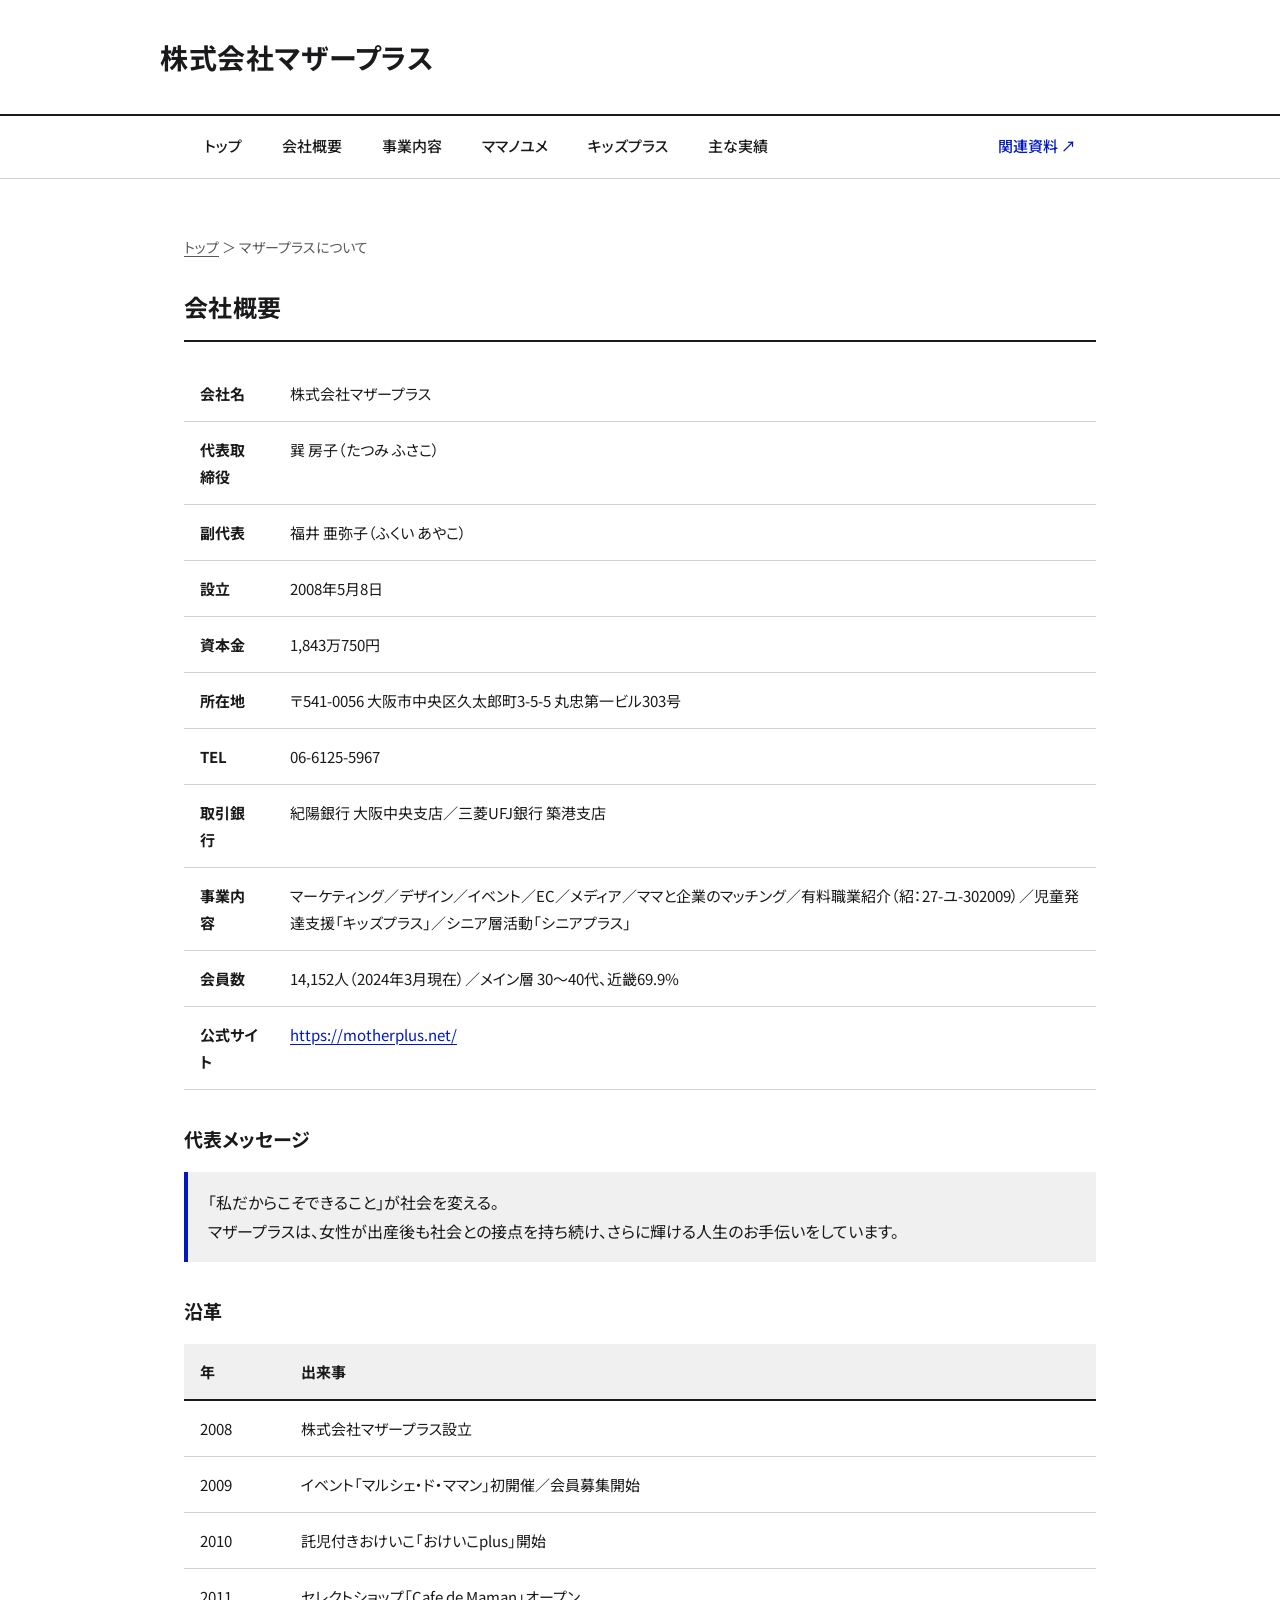
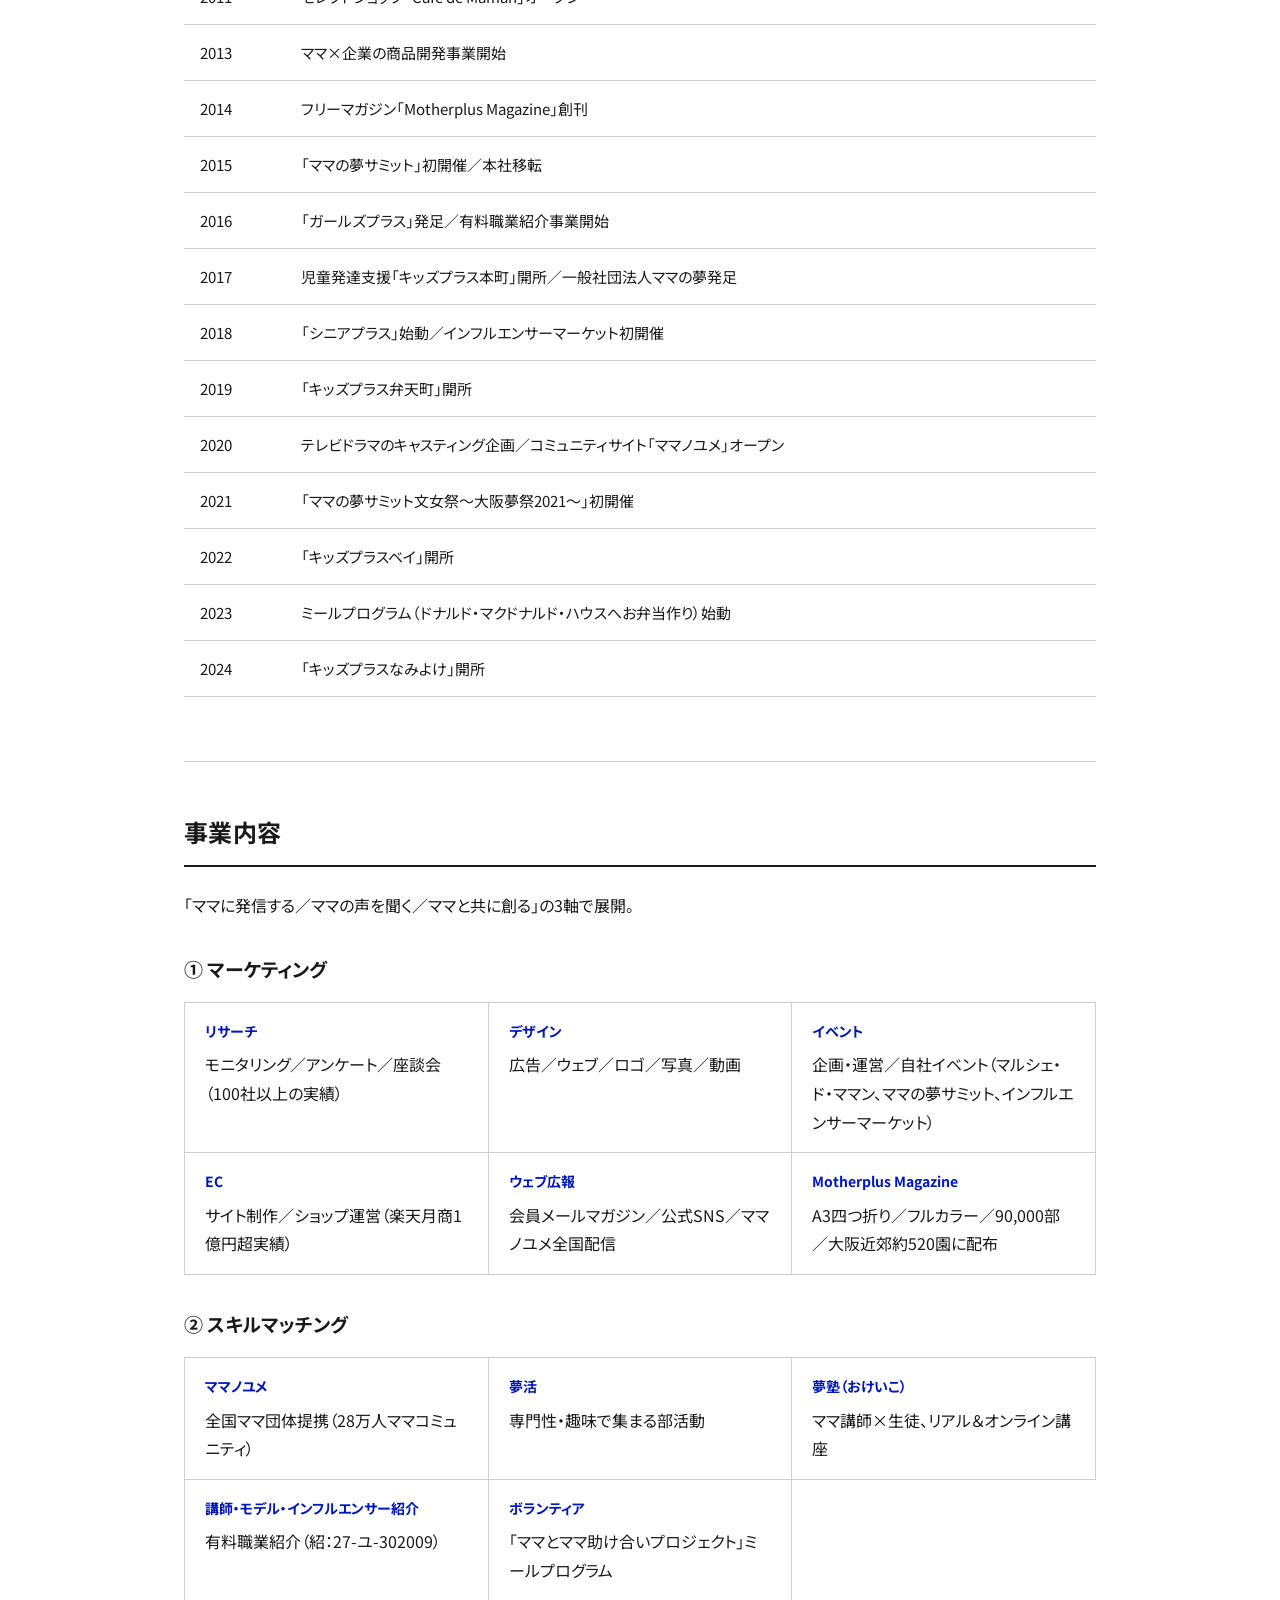
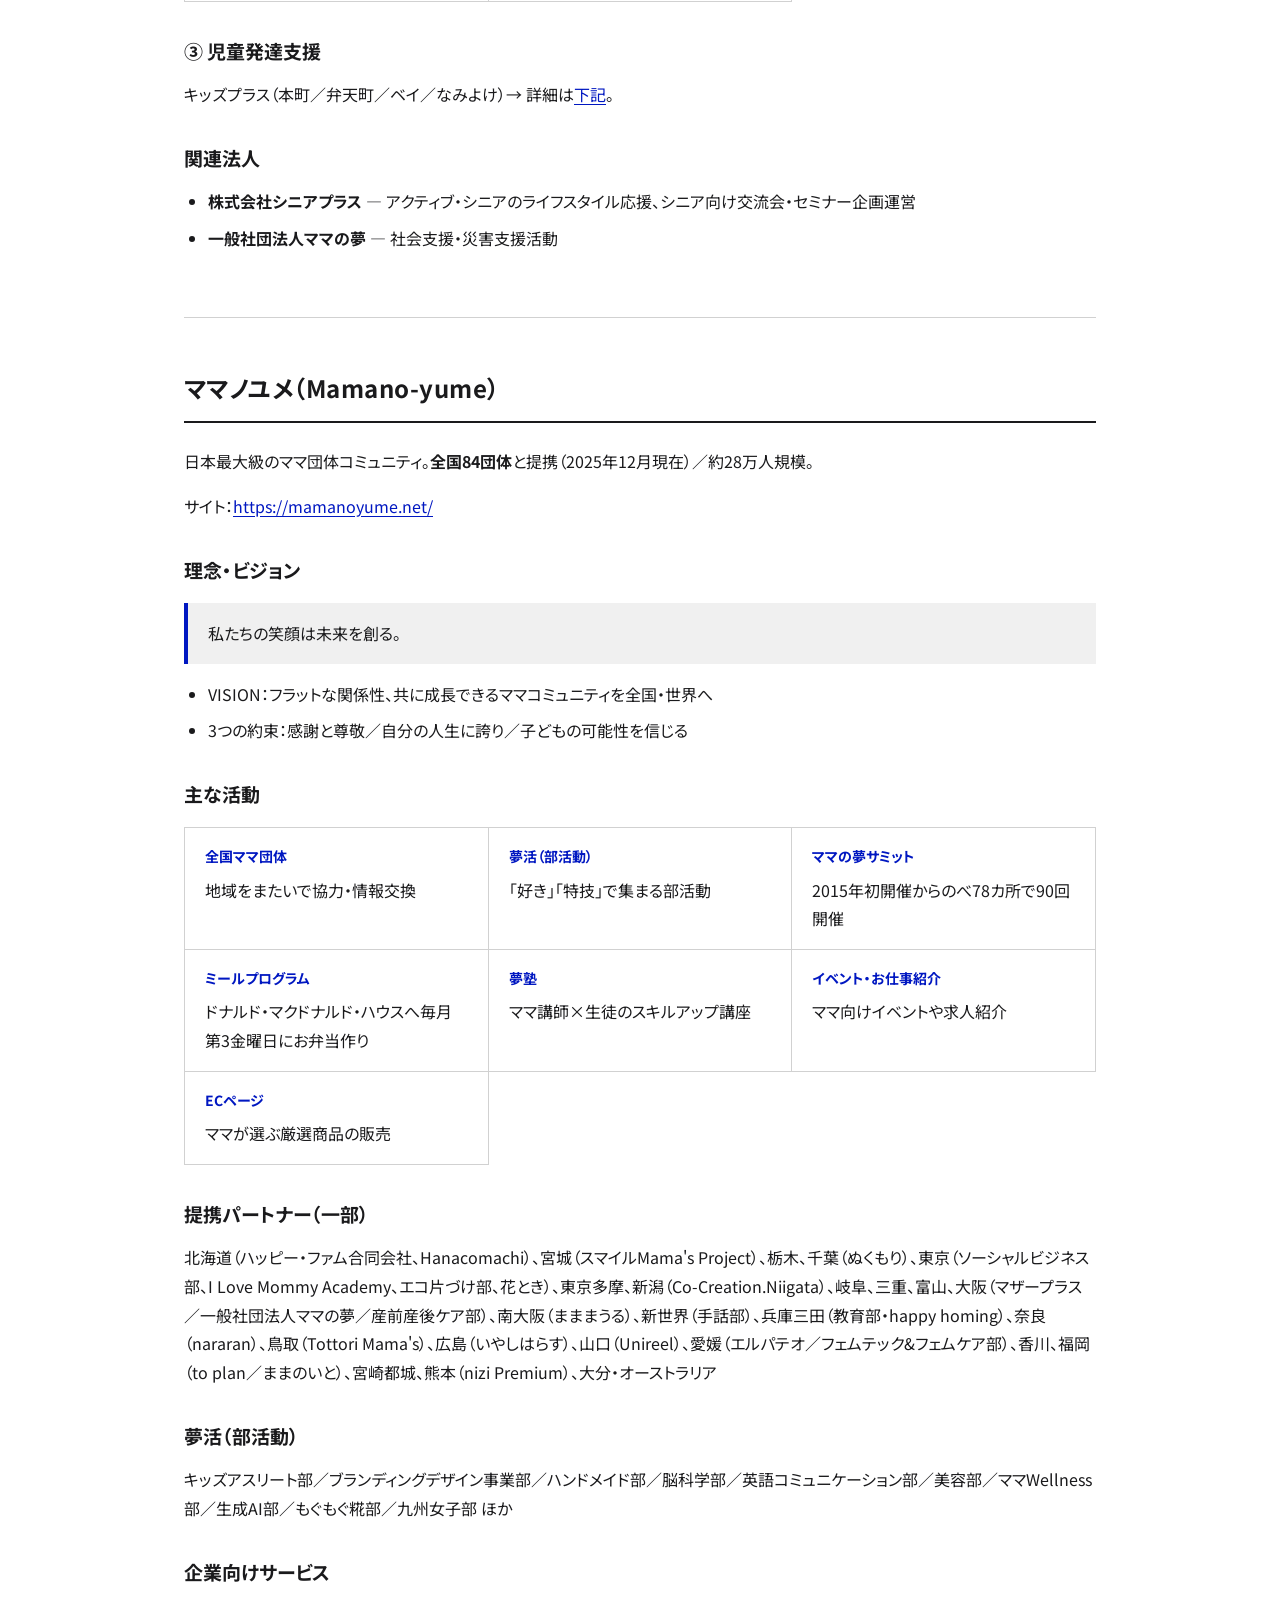
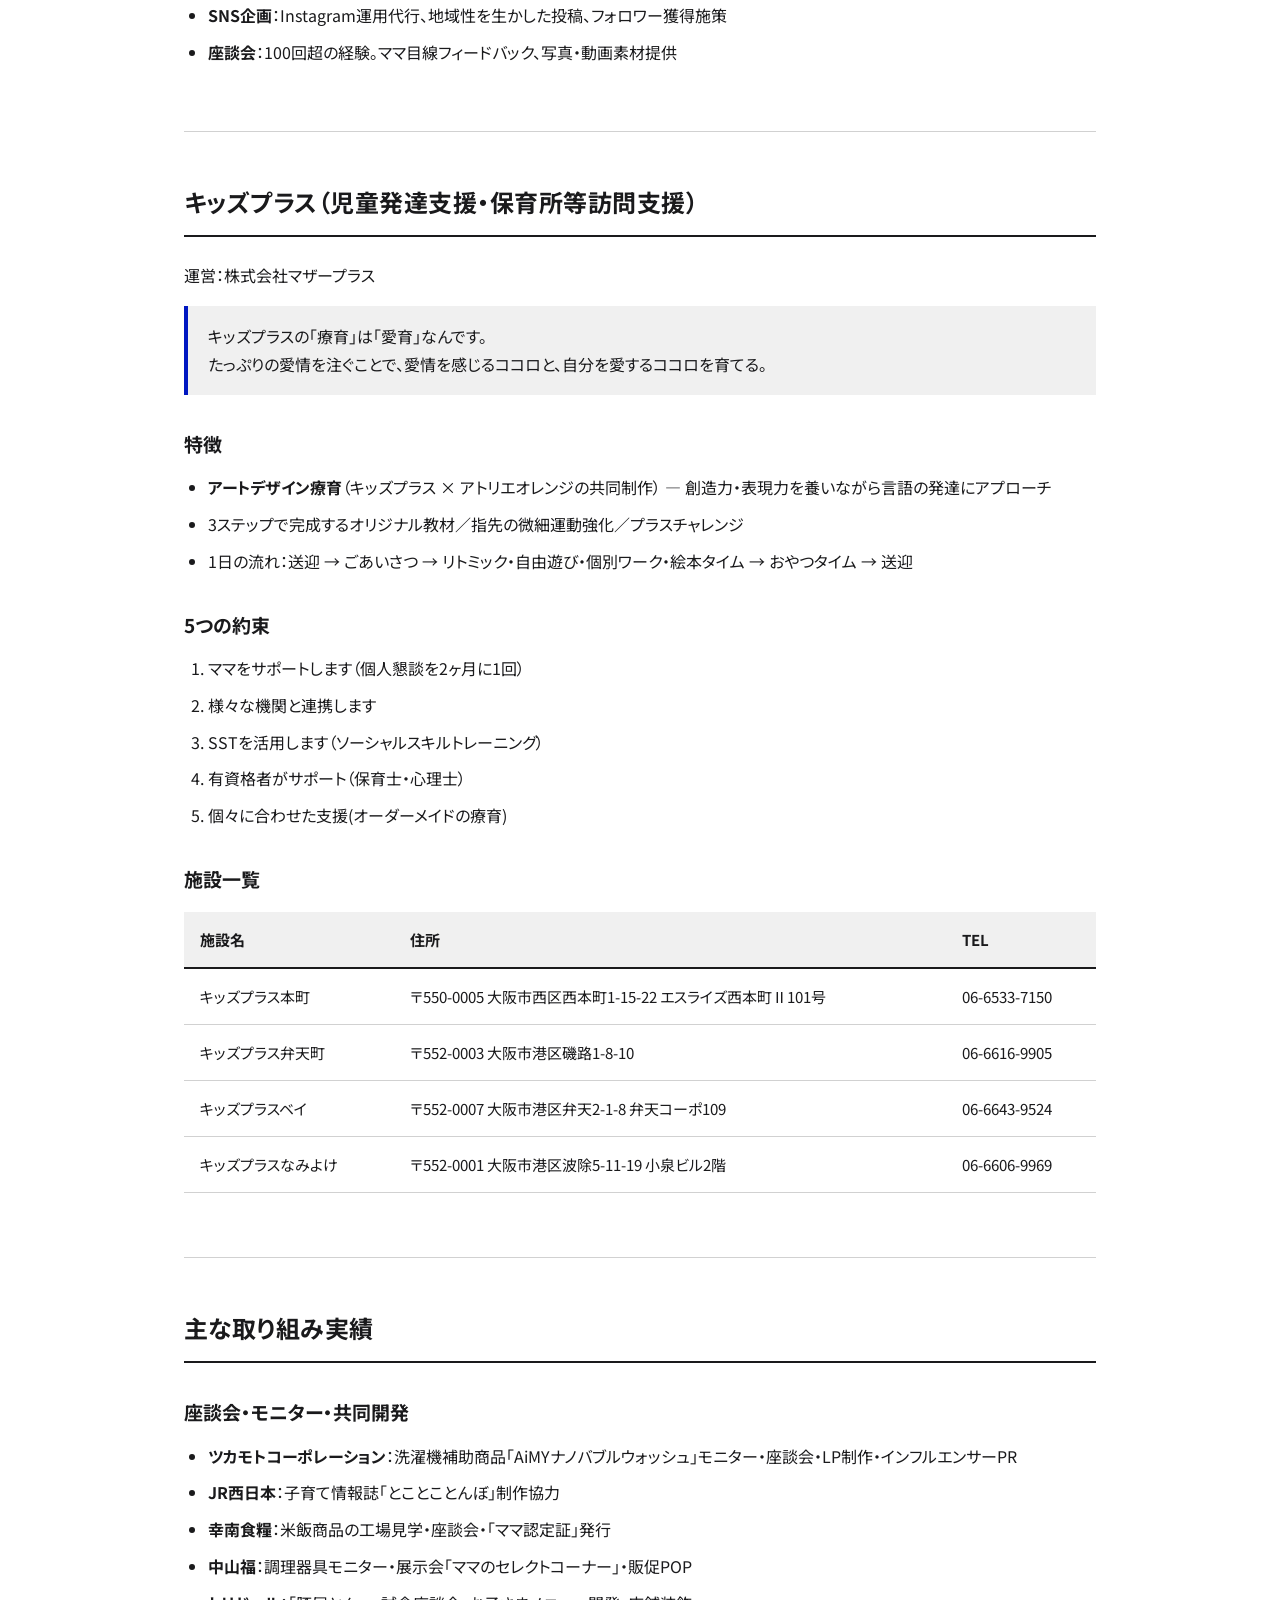
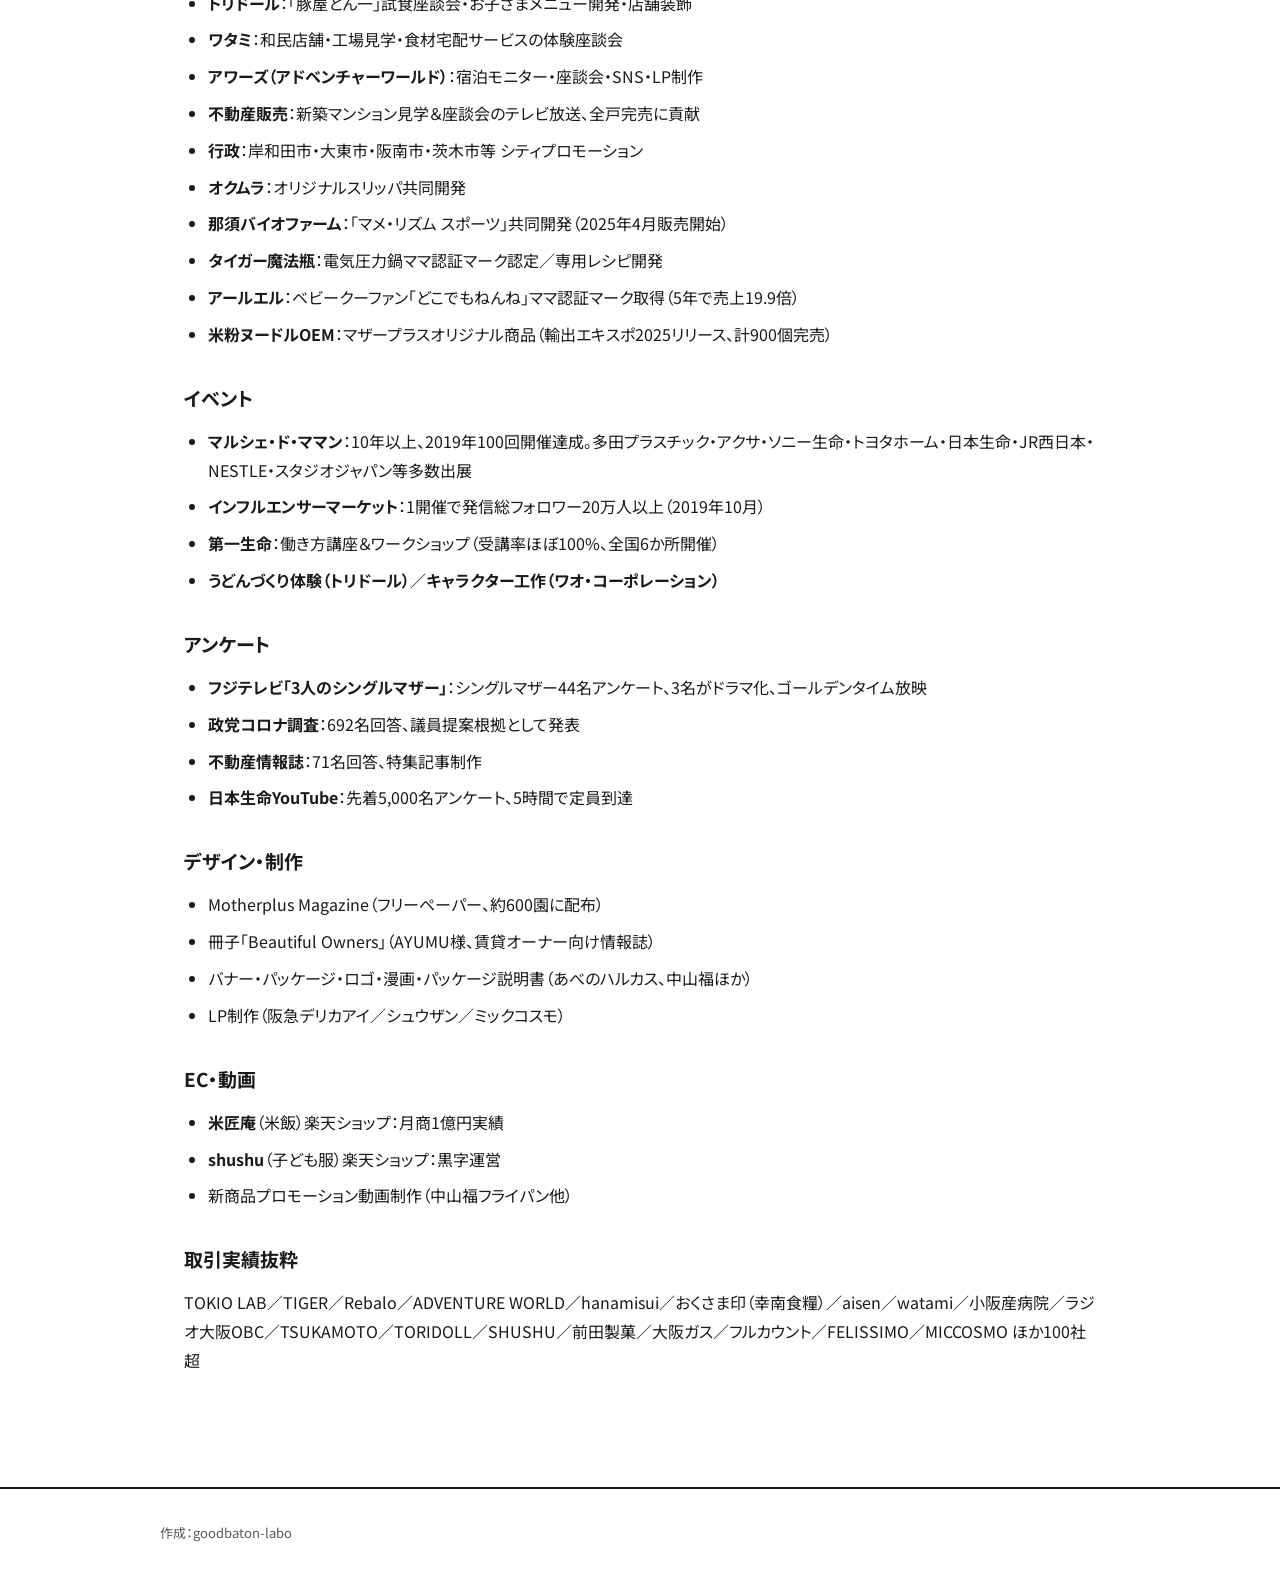
==== about/index.html @ 659ddf75 "Move company info to /about subpage; fix duplicate divider on last meeting" ====
<!DOCTYPE html>
<html lang="ja">
<head>
<meta charset="UTF-8">
<meta name="viewport" content="width=device-width, initial-scale=1.0">
<meta name="robots" content="noindex, nofollow, noarchive, nosnippet">
<meta name="googlebot" content="noindex, nofollow">
<title>マザープラスについて｜共有スペース</title>
<link rel="preconnect" href="https://fonts.googleapis.com">
<link rel="preconnect" href="https://fonts.gstatic.com" crossorigin>
<link href="https://fonts.googleapis.com/css2?family=Noto+Sans+JP:wght@400;500;700&display=swap" rel="stylesheet">
<link rel="stylesheet" href="../assets/style.css">
</head>
<body>

<header class="site">
  <div class="inner">
    <h1><a href="../">株式会社マザープラス</a></h1>
  </div>
</header>

<nav class="site" aria-label="ページ内ナビゲーション">
  <div class="inner">
    <a href="../">トップ</a>
    <a href="#company">会社概要</a>
    <a href="#services">事業内容</a>
    <a href="#mamanoyume">ママノユメ</a>
    <a href="#kidsplus">キッズプラス</a>
    <a href="#achievements">主な実績</a>
    <a href="https://drive.google.com/open?id=1iKBxiqNrE6tslgrOEw1OCnhclim0SZy2&usp=drive_fs" target="_blank" rel="noopener" class="external">関連資料 ↗</a>
  </div>
</nav>

<main>

<p class="breadcrumb"><a href="../">トップ</a> ＞ マザープラスについて</p>

<section id="company">
  <h2>会社概要</h2>
  <table>
    <tbody>
      <tr><th>会社名</th><td>株式会社マザープラス</td></tr>
      <tr><th>代表取締役</th><td>巽 房子（たつみ ふさこ）</td></tr>
      <tr><th>副代表</th><td>福井 亜弥子（ふくい あやこ）</td></tr>
      <tr><th>設立</th><td>2008年5月8日</td></tr>
      <tr><th>資本金</th><td>1,843万750円</td></tr>
      <tr><th>所在地</th><td>〒541-0056 大阪市中央区久太郎町3-5-5 丸忠第一ビル303号</td></tr>
      <tr><th>TEL</th><td>06-6125-5967</td></tr>
      <tr><th>取引銀行</th><td>紀陽銀行 大阪中央支店／三菱UFJ銀行 築港支店</td></tr>
      <tr><th>事業内容</th><td>マーケティング／デザイン／イベント／EC／メディア／ママと企業のマッチング／有料職業紹介（紹：27-ユ-302009）／児童発達支援「キッズプラス」／シニア層活動「シニアプラス」</td></tr>
      <tr><th>会員数</th><td>14,152人（2024年3月現在）／メイン層 30〜40代、近畿69.9%</td></tr>
      <tr><th>公式サイト</th><td><a href="https://motherplus.net/" target="_blank" rel="noopener">https://motherplus.net/</a></td></tr>
    </tbody>
  </table>

  <h3>代表メッセージ</h3>
  <div class="quote">「私だからこそできること」が社会を変える。<br>
  マザープラスは、女性が出産後も社会との接点を持ち続け、さらに輝ける人生のお手伝いをしています。</div>

  <h3>沿革</h3>
  <table>
    <thead><tr><th>年</th><th>出来事</th></tr></thead>
    <tbody>
      <tr><td>2008</td><td>株式会社マザープラス設立</td></tr>
      <tr><td>2009</td><td>イベント「マルシェ・ド・ママン」初開催／会員募集開始</td></tr>
      <tr><td>2010</td><td>託児付きおけいこ「おけいこplus」開始</td></tr>
      <tr><td>2011</td><td>セレクトショップ「Cafe de Maman」オープン</td></tr>
      <tr><td>2013</td><td>ママ×企業の商品開発事業開始</td></tr>
      <tr><td>2014</td><td>フリーマガジン「Motherplus Magazine」創刊</td></tr>
      <tr><td>2015</td><td>「ママの夢サミット」初開催／本社移転</td></tr>
      <tr><td>2016</td><td>「ガールズプラス」発足／有料職業紹介事業開始</td></tr>
      <tr><td>2017</td><td>児童発達支援「キッズプラス本町」開所／一般社団法人ママの夢発足</td></tr>
      <tr><td>2018</td><td>「シニアプラス」始動／インフルエンサーマーケット初開催</td></tr>
      <tr><td>2019</td><td>「キッズプラス弁天町」開所</td></tr>
      <tr><td>2020</td><td>テレビドラマのキャスティング企画／コミュニティサイト「ママノユメ」オープン</td></tr>
      <tr><td>2021</td><td>「ママの夢サミット文女祭〜大阪夢祭2021〜」初開催</td></tr>
      <tr><td>2022</td><td>「キッズプラスベイ」開所</td></tr>
      <tr><td>2023</td><td>ミールプログラム（ドナルド・マクドナルド・ハウスへお弁当作り）始動</td></tr>
      <tr><td>2024</td><td>「キッズプラスなみよけ」開所</td></tr>
    </tbody>
  </table>
</section>

<section id="services">
  <h2>事業内容</h2>
  <p>「ママに発信する／ママの声を聞く／ママと共に創る」の3軸で展開。</p>

  <h3>① マーケティング</h3>
  <div class="grid">
    <div class="item"><strong>リサーチ</strong>モニタリング／アンケート／座談会（100社以上の実績）</div>
    <div class="item"><strong>デザイン</strong>広告／ウェブ／ロゴ／写真／動画</div>
    <div class="item"><strong>イベント</strong>企画・運営／自社イベント（マルシェ・ド・ママン、ママの夢サミット、インフルエンサーマーケット）</div>
    <div class="item"><strong>EC</strong>サイト制作／ショップ運営（楽天月商1億円超実績）</div>
    <div class="item"><strong>ウェブ広報</strong>会員メールマガジン／公式SNS／ママノユメ全国配信</div>
    <div class="item"><strong>Motherplus Magazine</strong>A3四つ折り／フルカラー／90,000部／大阪近郊約520園に配布</div>
  </div>

  <h3>② スキルマッチング</h3>
  <div class="grid">
    <div class="item"><strong>ママノユメ</strong>全国ママ団体提携（28万人ママコミュニティ）</div>
    <div class="item"><strong>夢活</strong>専門性・趣味で集まる部活動</div>
    <div class="item"><strong>夢塾（おけいこ）</strong>ママ講師×生徒、リアル＆オンライン講座</div>
    <div class="item"><strong>講師・モデル・インフルエンサー紹介</strong>有料職業紹介（紹：27-ユ-302009）</div>
    <div class="item"><strong>ボランティア</strong>「ママとママ助け合いプロジェクト」ミールプログラム</div>
  </div>

  <h3>③ 児童発達支援</h3>
  <p>キッズプラス（本町／弁天町／ベイ／なみよけ）→ 詳細は<a href="#kidsplus">下記</a>。</p>

  <h3>関連法人</h3>
  <ul>
    <li><strong>株式会社シニアプラス</strong> — アクティブ・シニアのライフスタイル応援、シニア向け交流会・セミナー企画運営</li>
    <li><strong>一般社団法人ママの夢</strong> — 社会支援・災害支援活動</li>
  </ul>
</section>

<section id="mamanoyume">
  <h2>ママノユメ（Mamano-yume）</h2>
  <p>日本最大級のママ団体コミュニティ。<strong>全国84団体</strong>と提携（2025年12月現在）／約28万人規模。</p>
  <p>サイト：<a href="https://mamanoyume.net/" target="_blank" rel="noopener">https://mamanoyume.net/</a></p>

  <h3>理念・ビジョン</h3>
  <div class="quote">私たちの笑顔は未来を創る。</div>
  <ul>
    <li>VISION：フラットな関係性、共に成長できるママコミュニティを全国・世界へ</li>
    <li>3つの約束：感謝と尊敬／自分の人生に誇り／子どもの可能性を信じる</li>
  </ul>

  <h3>主な活動</h3>
  <div class="grid">
    <div class="item"><strong>全国ママ団体</strong>地域をまたいで協力・情報交換</div>
    <div class="item"><strong>夢活（部活動）</strong>「好き」「特技」で集まる部活動</div>
    <div class="item"><strong>ママの夢サミット</strong>2015年初開催からのべ78カ所で90回開催</div>
    <div class="item"><strong>ミールプログラム</strong>ドナルド・マクドナルド・ハウスへ毎月第3金曜日にお弁当作り</div>
    <div class="item"><strong>夢塾</strong>ママ講師×生徒のスキルアップ講座</div>
    <div class="item"><strong>イベント・お仕事紹介</strong>ママ向けイベントや求人紹介</div>
    <div class="item"><strong>ECページ</strong>ママが選ぶ厳選商品の販売</div>
  </div>

  <h3>提携パートナー（一部）</h3>
  <p>北海道（ハッピー・ファム合同会社、Hanacomachi）、宮城（スマイルMama's Project）、栃木、千葉（ぬくもり）、東京（ソーシャルビジネス部、I Love Mommy Academy、エコ片づけ部、花とき）、東京多摩、新潟（Co-Creation.Niigata）、岐阜、三重、富山、大阪（マザープラス／一般社団法人ママの夢／産前産後ケア部）、南大阪（まままうる）、新世界（手話部）、兵庫三田（教育部・happy homing）、奈良（nararan）、鳥取（Tottori Mama's）、広島（いやしはらす）、山口（Unireel）、愛媛（エルパテオ／フェムテック&フェムケア部）、香川、福岡（to plan／ままのいと）、宮崎都城、熊本（nizi Premium）、大分・オーストラリア</p>

  <h3>夢活（部活動）</h3>
  <p>キッズアスリート部／ブランディングデザイン事業部／ハンドメイド部／脳科学部／英語コミュニケーション部／美容部／ママWellness部／生成AI部／もぐもぐ糀部／九州女子部 ほか</p>

  <h3>企業向けサービス</h3>
  <ul>
    <li><strong>SNS企画</strong>：Instagram運用代行、地域性を生かした投稿、フォロワー獲得施策</li>
    <li><strong>座談会</strong>：100回超の経験。ママ目線フィードバック、写真・動画素材提供</li>
  </ul>
</section>

<section id="kidsplus">
  <h2>キッズプラス（児童発達支援・保育所等訪問支援）</h2>
  <p>運営：株式会社マザープラス</p>
  <div class="quote">キッズプラスの「療育」は「愛育」なんです。<br>
  たっぷりの愛情を注ぐことで、愛情を感じるココロと、自分を愛するココロを育てる。</div>

  <h3>特徴</h3>
  <ul>
    <li><strong>アートデザイン療育</strong>（キッズプラス × アトリエオレンジの共同制作） — 創造力・表現力を養いながら言語の発達にアプローチ</li>
    <li>3ステップで完成するオリジナル教材／指先の微細運動強化／プラスチャレンジ</li>
    <li>1日の流れ：送迎 → ごあいさつ → リトミック・自由遊び・個別ワーク・絵本タイム → おやつタイム → 送迎</li>
  </ul>

  <h3>5つの約束</h3>
  <ol>
    <li>ママをサポートします（個人懇談を2ヶ月に1回）</li>
    <li>様々な機関と連携します</li>
    <li>SSTを活用します（ソーシャルスキルトレーニング）</li>
    <li>有資格者がサポート（保育士・心理士）</li>
    <li>個々に合わせた支援(オーダーメイドの療育)</li>
  </ol>

  <h3>施設一覧</h3>
  <table>
    <thead><tr><th>施設名</th><th>住所</th><th>TEL</th></tr></thead>
    <tbody>
      <tr><td>キッズプラス本町</td><td>〒550-0005 大阪市西区西本町1-15-22 エスライズ西本町Ⅱ101号</td><td>06-6533-7150</td></tr>
      <tr><td>キッズプラス弁天町</td><td>〒552-0003 大阪市港区磯路1-8-10</td><td>06-6616-9905</td></tr>
      <tr><td>キッズプラスベイ</td><td>〒552-0007 大阪市港区弁天2-1-8 弁天コーポ109</td><td>06-6643-9524</td></tr>
      <tr><td>キッズプラスなみよけ</td><td>〒552-0001 大阪市港区波除5-11-19 小泉ビル2階</td><td>06-6606-9969</td></tr>
    </tbody>
  </table>
</section>

<section id="achievements">
  <h2>主な取り組み実績</h2>

  <h3>座談会・モニター・共同開発</h3>
  <ul>
    <li><strong>ツカモトコーポレーション</strong>：洗濯機補助商品「AiMYナノバブルウォッシュ」モニター・座談会・LP制作・インフルエンサーPR</li>
    <li><strong>JR西日本</strong>：子育て情報誌「とことことんぼ」制作協力</li>
    <li><strong>幸南食糧</strong>：米飯商品の工場見学・座談会・「ママ認定証」発行</li>
    <li><strong>中山福</strong>：調理器具モニター・展示会「ママのセレクトコーナー」・販促POP</li>
    <li><strong>トリドール</strong>：「豚屋とん一」試食座談会・お子さまメニュー開発・店舗装飾</li>
    <li><strong>ワタミ</strong>：和民店舗・工場見学・食材宅配サービスの体験座談会</li>
    <li><strong>アワーズ（アドベンチャーワールド）</strong>：宿泊モニター・座談会・SNS・LP制作</li>
    <li><strong>不動産販売</strong>：新築マンション見学＆座談会のテレビ放送、全戸完売に貢献</li>
    <li><strong>行政</strong>：岸和田市・大東市・阪南市・茨木市等 シティプロモーション</li>
    <li><strong>オクムラ</strong>：オリジナルスリッパ共同開発</li>
    <li><strong>那須バイオファーム</strong>：「マメ・リズム スポーツ」共同開発（2025年4月販売開始）</li>
    <li><strong>タイガー魔法瓶</strong>：電気圧力鍋ママ認証マーク認定／専用レシピ開発</li>
    <li><strong>アールエル</strong>：ベビークーファン「どこでもねんね」ママ認証マーク取得（5年で売上19.9倍）</li>
    <li><strong>米粉ヌードルOEM</strong>：マザープラスオリジナル商品（輸出エキスポ2025リリース、計900個完売）</li>
  </ul>

  <h3>イベント</h3>
  <ul>
    <li><strong>マルシェ・ド・ママン</strong>：10年以上、2019年100回開催達成。多田プラスチック・アクサ・ソニー生命・トヨタホーム・日本生命・JR西日本・NESTLE・スタジオジャパン等多数出展</li>
    <li><strong>インフルエンサーマーケット</strong>：1開催で発信総フォロワー20万人以上（2019年10月）</li>
    <li><strong>第一生命</strong>：働き方講座＆ワークショップ（受講率ほぼ100%、全国6か所開催）</li>
    <li><strong>うどんづくり体験（トリドール）</strong>／<strong>キャラクター工作（ワオ・コーポレーション）</strong></li>
  </ul>

  <h3>アンケート</h3>
  <ul>
    <li><strong>フジテレビ「3人のシングルマザー」</strong>：シングルマザー44名アンケート、3名がドラマ化、ゴールデンタイム放映</li>
    <li><strong>政党コロナ調査</strong>：692名回答、議員提案根拠として発表</li>
    <li><strong>不動産情報誌</strong>：71名回答、特集記事制作</li>
    <li><strong>日本生命YouTube</strong>：先着5,000名アンケート、5時間で定員到達</li>
  </ul>

  <h3>デザイン・制作</h3>
  <ul>
    <li>Motherplus Magazine（フリーペーパー、約600園に配布）</li>
    <li>冊子「Beautiful Owners」（AYUMU様、賃貸オーナー向け情報誌）</li>
    <li>バナー・パッケージ・ロゴ・漫画・パッケージ説明書（あべのハルカス、中山福ほか）</li>
    <li>LP制作（阪急デリカアイ／シュウザン／ミックコスモ）</li>
  </ul>

  <h3>EC・動画</h3>
  <ul>
    <li><strong>米匠庵</strong>（米飯）楽天ショップ：月商1億円実績</li>
    <li><strong>shushu</strong>（子ども服）楽天ショップ：黒字運営</li>
    <li>新商品プロモーション動画制作（中山福フライパン他）</li>
  </ul>

  <h3>取引実績抜粋</h3>
  <p>TOKIO LAB／TIGER／Rebalo／ADVENTURE WORLD／hanamisui／おくさま印（幸南食糧）／aisen／watami／小阪産病院／ラジオ大阪OBC／TSUKAMOTO／TORIDOLL／SHUSHU／前田製菓／大阪ガス／フルカウント／FELISSIMO／MICCOSMO ほか100社超</p>
</section>

</main>

<footer class="site">
  <div class="inner">
    作成：goodbaton-labo
  </div>
</footer>

</body>
</html>
---- assets/style.css ----
:root{
  --accent:#0017c1;
  --accent-hover:#000a8c;
  --text:#1a1a1c;
  --text-sub:#595959;
  --bg:#ffffff;
  --bg-alt:#f0f0f0;
  --border:#1a1a1c;
  --border-light:#d1d1d1;
  --focus:#ffcc00;
}
*{box-sizing:border-box}
html{font-size:16px}
body{
  font-family:"Noto Sans JP",-apple-system,"Hiragino Sans","Yu Gothic",sans-serif;
  color:var(--text);background:var(--bg);
  line-height:1.8;margin:0;
  font-feature-settings:"palt";
}
a{color:var(--accent);text-decoration:underline;text-underline-offset:3px}
a:hover{color:var(--accent-hover)}
a:focus-visible,button:focus-visible,input:focus-visible,select:focus-visible,[contenteditable]:focus-visible{
  outline:3px solid var(--focus);outline-offset:2px;
}
header.site{
  background:var(--bg);
  border-bottom:2px solid var(--text);
  padding:32px 24px 24px;
}
header.site .inner{max-width:960px;margin:0 auto}
header.site h1{margin:0 0 8px;font-size:28px;font-weight:700;letter-spacing:.02em}
header.site h1 a{color:var(--text);text-decoration:none}
header.site p{margin:0;font-size:14px;color:var(--text-sub)}
nav.site{
  position:sticky;top:0;background:var(--bg);
  border-bottom:1px solid var(--border-light);
  padding:0;z-index:10;
}
nav.site .inner{
  max-width:960px;margin:0 auto;padding:0 24px;
  display:flex;gap:0;overflow-x:auto;white-space:nowrap;
}
nav.site a{
  color:var(--text);text-decoration:none;
  padding:16px 20px;font-size:15px;font-weight:500;
  border-bottom:3px solid transparent;
}
nav.site a:hover,nav.site a[aria-current]{
  border-bottom-color:var(--accent);color:var(--accent);
}
nav.site a.external{
  margin-left:auto;color:var(--accent);
}
main{max-width:960px;margin:0 auto;padding:48px 24px}
.breadcrumb{
  font-size:14px;color:var(--text-sub);margin-bottom:24px;
}
.breadcrumb a{color:var(--text-sub)}
section{
  background:var(--bg);
  border-top:1px solid var(--border-light);
  padding:48px 0;margin:0;
  scroll-margin-top:80px;
}
html{scroll-behavior:smooth}
section:first-of-type{border-top:none;padding-top:0}
section h2{
  margin:0 0 24px;font-size:24px;font-weight:700;
  padding-bottom:12px;border-bottom:2px solid var(--text);
  letter-spacing:.02em;
}
section h3{margin:32px 0 12px;font-size:19px;font-weight:700;color:var(--text)}
section h4{margin:24px 0 8px;font-size:16px;font-weight:700;color:var(--text)}
p{margin:8px 0 16px}
table{
  width:100%;border-collapse:collapse;margin:16px 0;
  font-size:15px;
}
th,td{
  border-bottom:1px solid var(--border-light);
  padding:14px 16px;text-align:left;vertical-align:top;
}
thead th{
  background:var(--bg-alt);font-weight:700;
  border-bottom:2px solid var(--text);
}
tbody tr:hover{background:var(--bg-alt)}
ul,ol{padding-left:24px;margin:8px 0 16px}
li{margin-bottom:8px}
.meta{color:var(--text-sub);font-size:14px}
.quote{
  border-left:4px solid var(--accent);
  background:var(--bg-alt);
  padding:16px 20px;margin:16px 0;
  font-style:normal;
}
.grid{
  display:grid;grid-template-columns:repeat(auto-fit,minmax(240px,1fr));
  gap:0;margin:16px 0;
  border-top:1px solid var(--border-light);
  border-left:1px solid var(--border-light);
}
.grid .item{
  border-right:1px solid var(--border-light);
  border-bottom:1px solid var(--border-light);
  padding:16px 20px;background:var(--bg);
}
.grid .item strong{
  display:block;font-size:14px;font-weight:700;
  color:var(--accent);margin-bottom:6px;
}
footer.site{
  border-top:2px solid var(--text);
  padding:32px 24px 48px;
  color:var(--text-sub);font-size:13px;
}
footer.site .inner{max-width:960px;margin:0 auto}
.notice{
  background:var(--bg-alt);
  border-left:4px solid var(--accent);
  padding:16px 20px;margin:0 0 32px;
  font-size:14px;
}

/* ミーティング一覧カード */
.meeting-list{
  display:flex;flex-direction:column;gap:0;
  border-top:2px solid var(--text);
}
.meeting-card{
  display:block;
  padding:24px 4px;
  border-bottom:1px solid var(--border-light);
  text-decoration:none;color:var(--text);
}
.meeting-card:last-child{border-bottom:none}
.meeting-card:hover{background:var(--bg-alt)}
.meeting-card .row1{
  display:flex;align-items:baseline;gap:16px;margin-bottom:8px;
  flex-wrap:wrap;
}
.meeting-card .num{
  font-size:13px;font-weight:700;color:var(--accent);
  letter-spacing:.05em;
}
.meeting-card .date{
  font-size:13px;color:var(--text-sub);
}
.meeting-card .title{
  margin:4px 0 8px;font-size:20px;font-weight:700;
  color:var(--text);
}
.meeting-card:hover .title{color:var(--accent);text-decoration:underline}
.meeting-card .summary{
  margin:0;font-size:14px;color:var(--text-sub);
  line-height:1.7;
}

/* タスク管理 */
.tasks-toolbar{
  display:flex;align-items:center;justify-content:space-between;
  gap:16px;margin:12px 0;flex-wrap:wrap;
}
.toggle-done{
  display:inline-flex;align-items:center;gap:8px;
  font-size:14px;color:var(--text);cursor:pointer;
  padding:8px 12px;border:1px solid var(--border-light);
  border-radius:4px;background:var(--bg);
}
.toggle-done:hover{border-color:var(--text)}
.toggle-done input{width:16px;height:16px;cursor:pointer}

#tasks-table input[type="checkbox"]{
  width:20px;height:20px;cursor:pointer;
}
#tasks-table .edit{
  display:inline-block;min-width:60px;
  padding:2px 4px;border-radius:2px;
}
#tasks-table .edit:hover{background:var(--bg-alt)}
#tasks-table .cell-select,#tasks-table .cell-date{
  font-family:inherit;font-size:14px;
  border:1px solid var(--border-light);border-radius:4px;
  padding:6px 8px;background:#fff;width:100%;
}
#tasks-table tr.is-done td{
  color:var(--text-sub);
  text-decoration:line-through;
  text-decoration-color:var(--text-sub);
}
#tasks-table tr.is-done input[type="checkbox"]{text-decoration:none}
#tasks-table .del{
  background:none;border:1px solid var(--border-light);
  color:var(--text-sub);cursor:pointer;
  width:32px;height:32px;border-radius:4px;
  font-size:16px;line-height:1;
}
#tasks-table .del:hover{
  border-color:var(--text);color:var(--text);
}
.add-form{
  display:grid;
  grid-template-columns:1fr 140px 160px auto;
  gap:16px;align-items:end;
  background:var(--bg-alt);
  padding:20px;border-radius:4px;
  margin-top:12px;
}
.add-field{display:flex;flex-direction:column;gap:6px}
.add-field span{font-size:13px;font-weight:700;color:var(--text)}
#new-subject,#new-owner,#new-due{
  font-family:inherit;font-size:15px;
  border:1px solid var(--border);border-radius:4px;
  padding:10px 12px;background:#fff;
  width:100%;
}
#add-btn{
  font-family:inherit;font-size:15px;font-weight:700;
  background:var(--accent);color:#fff;
  border:1px solid var(--accent);border-radius:4px;
  padding:11px 28px;cursor:pointer;
  white-space:nowrap;height:44px;
}
#add-btn:hover{background:var(--accent-hover);border-color:var(--accent-hover)}

@media (max-width:720px){
  .add-form{grid-template-columns:1fr 1fr;gap:12px}
  .add-field-subject{grid-column:1 / -1}
  #add-btn{grid-column:1 / -1;width:100%}
}
@media (max-width:640px){
  main{padding:32px 20px}
  section{padding:32px 0}
  section h2{font-size:20px}
  nav.site a{padding:14px 14px;font-size:14px}
}
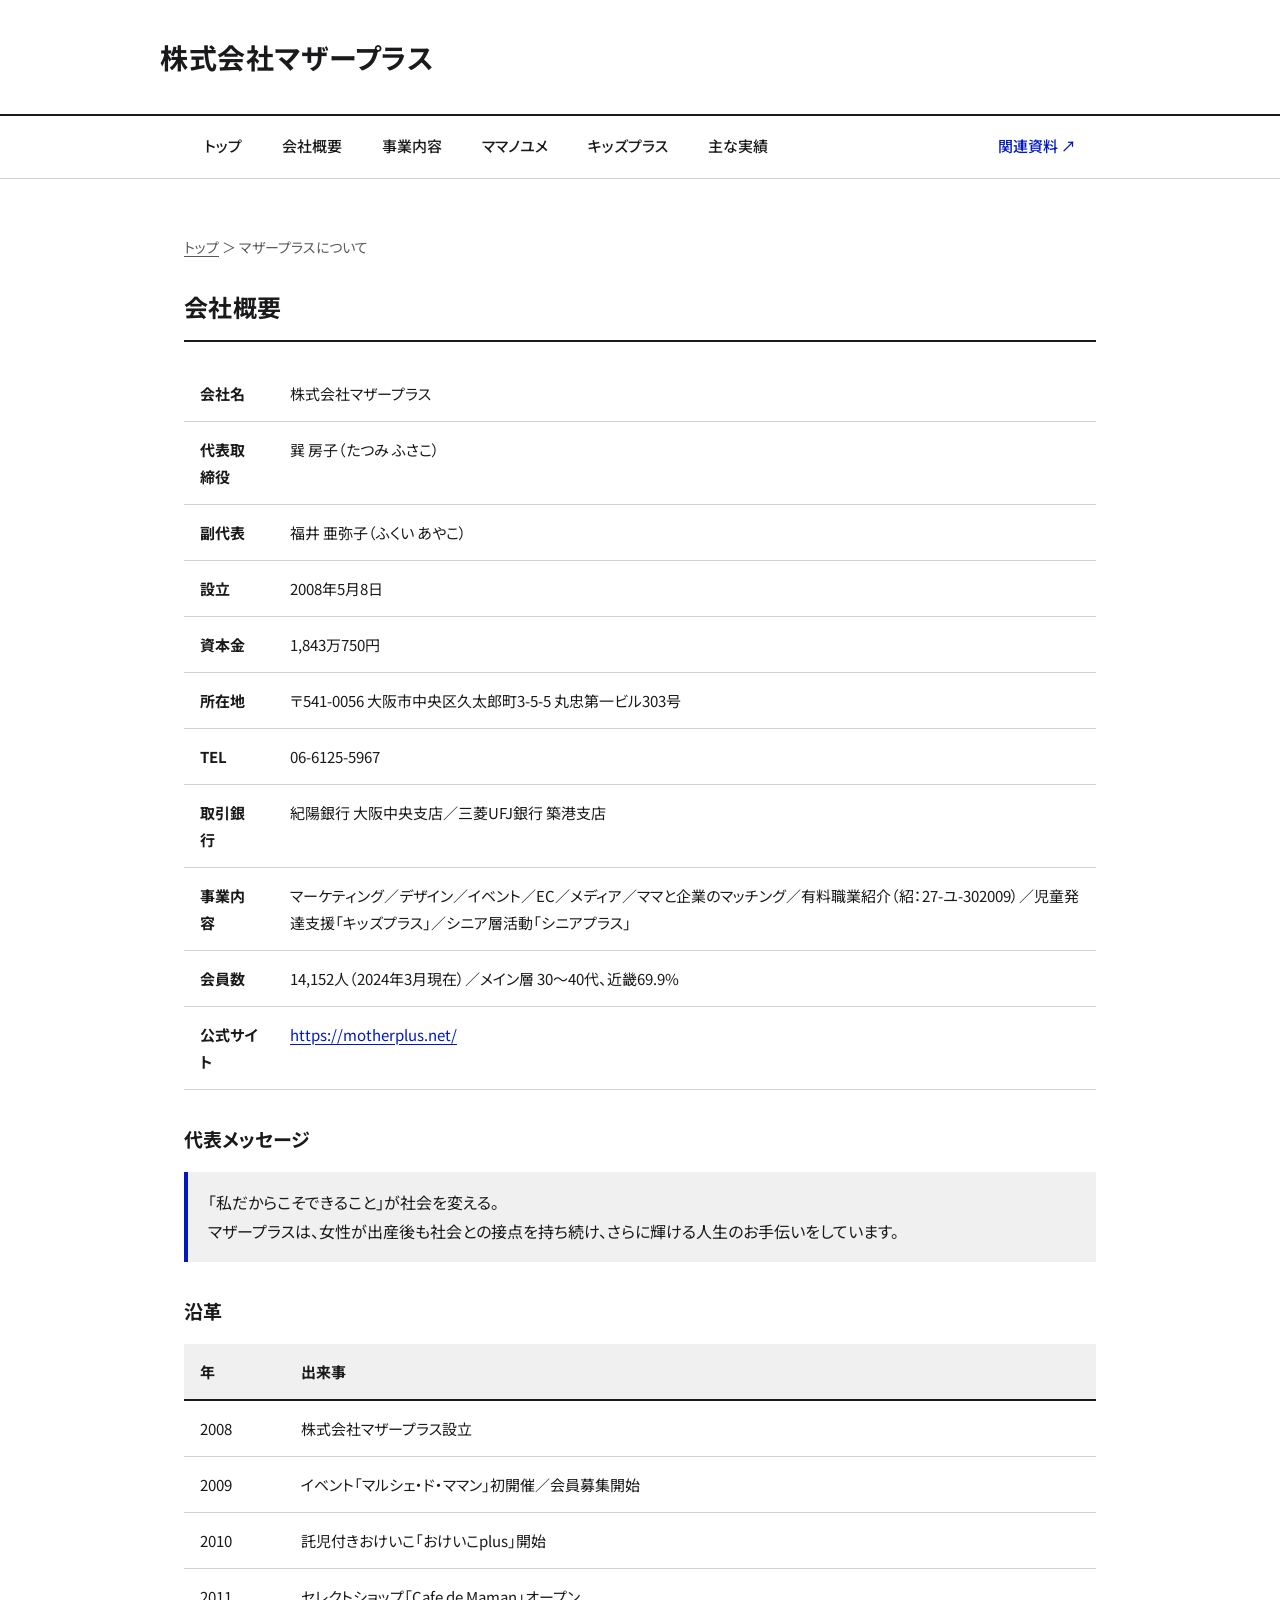
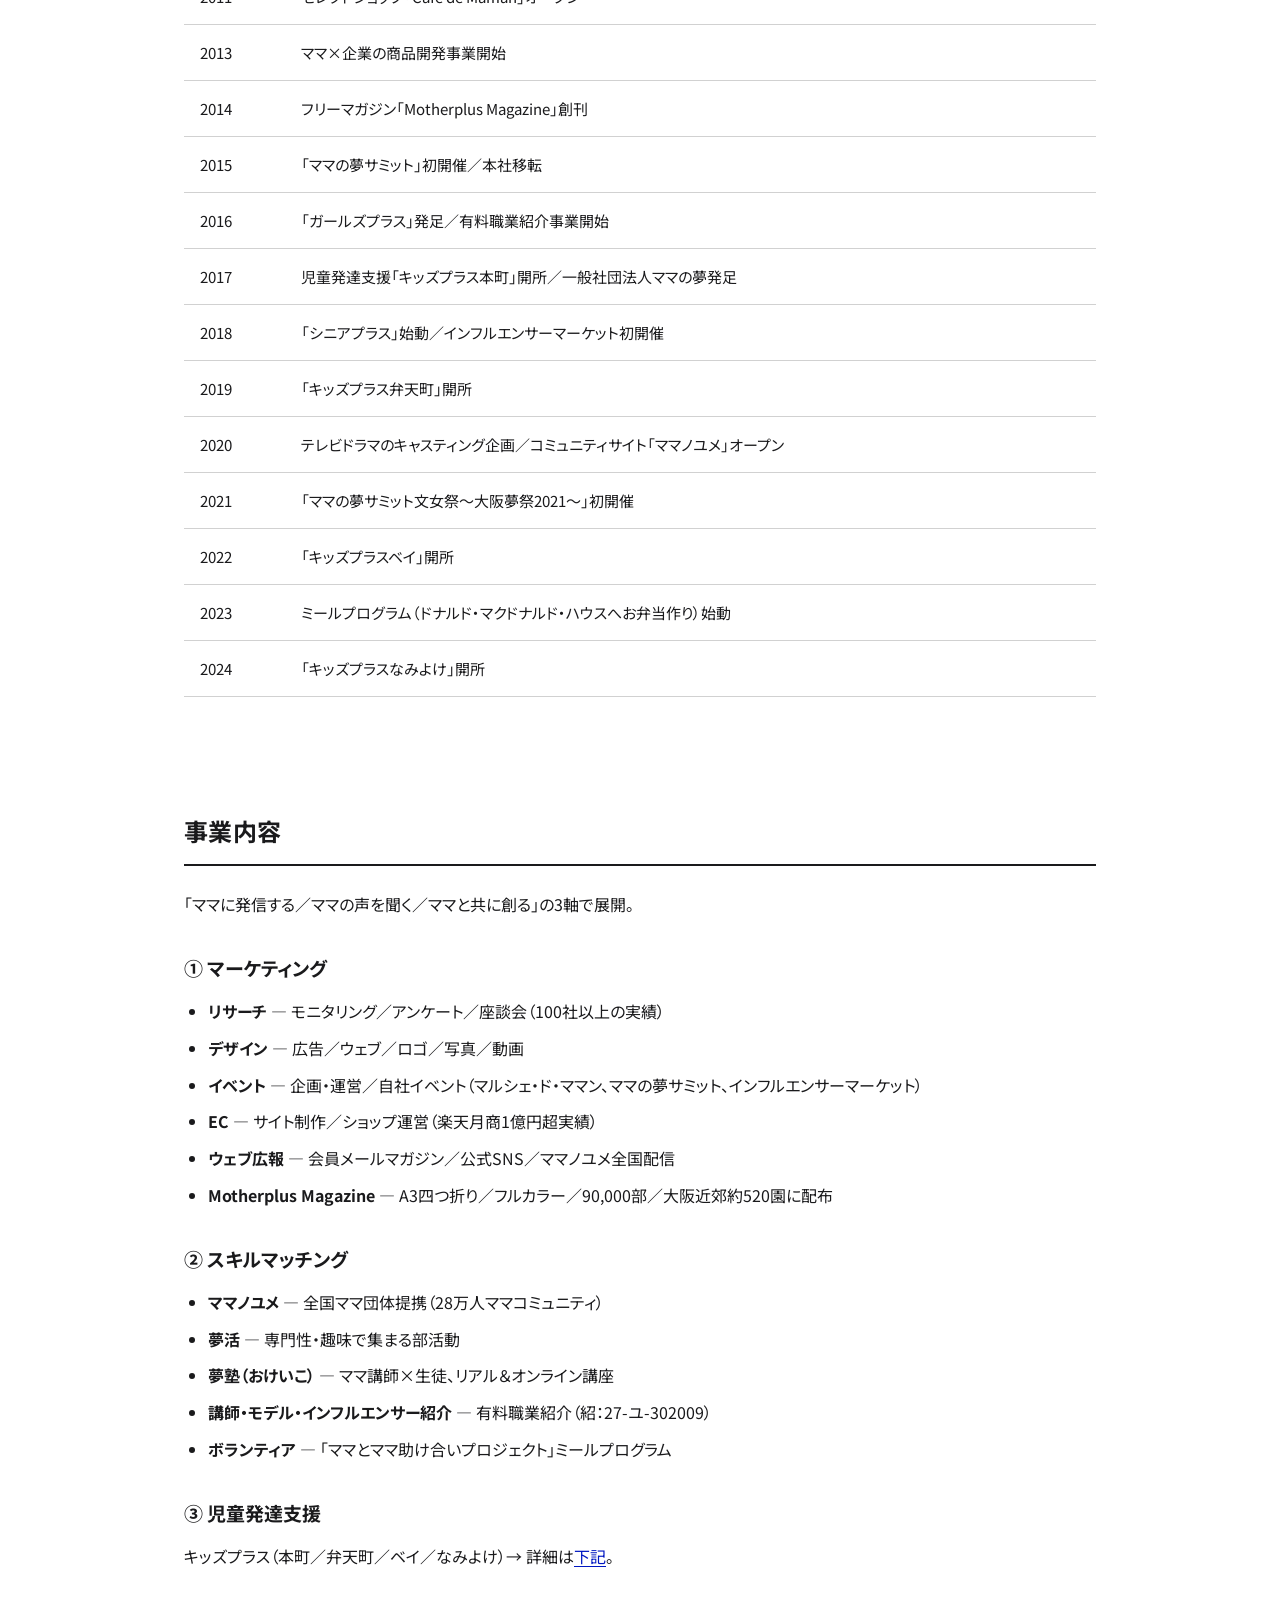
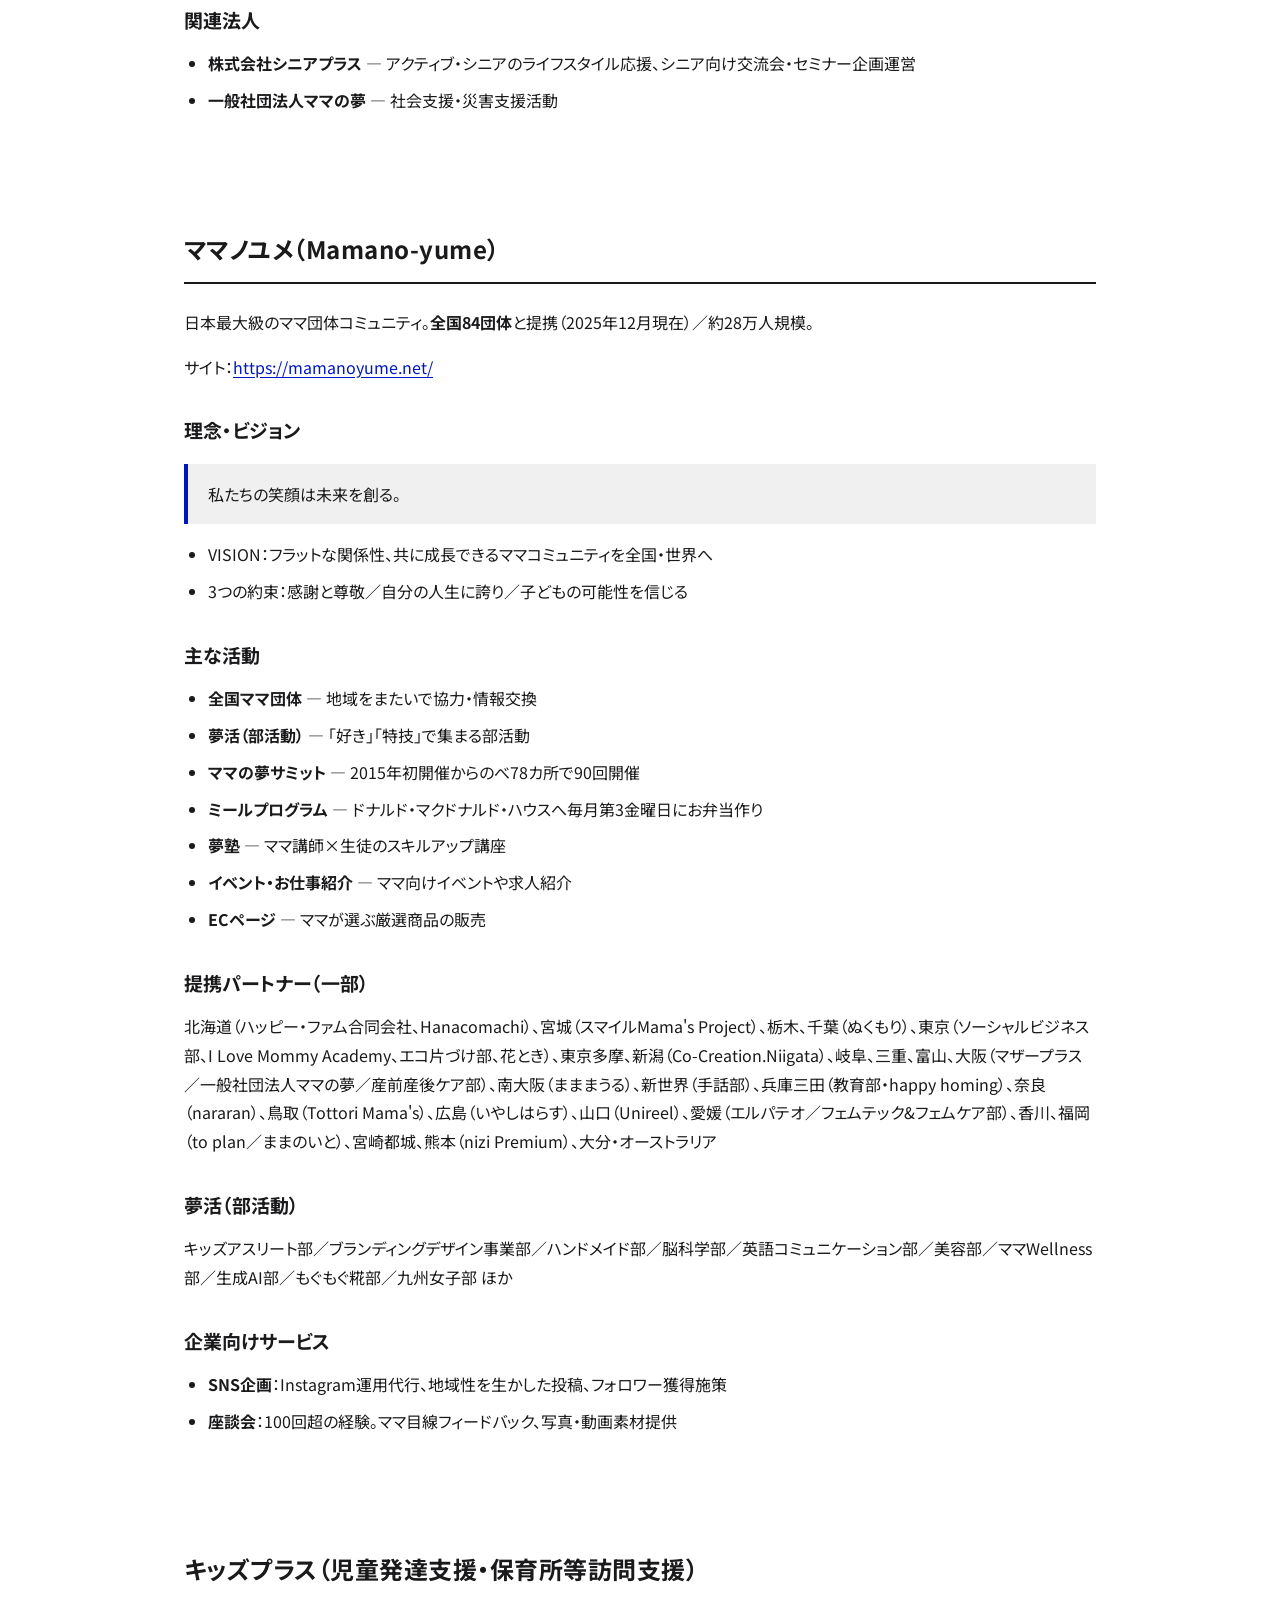
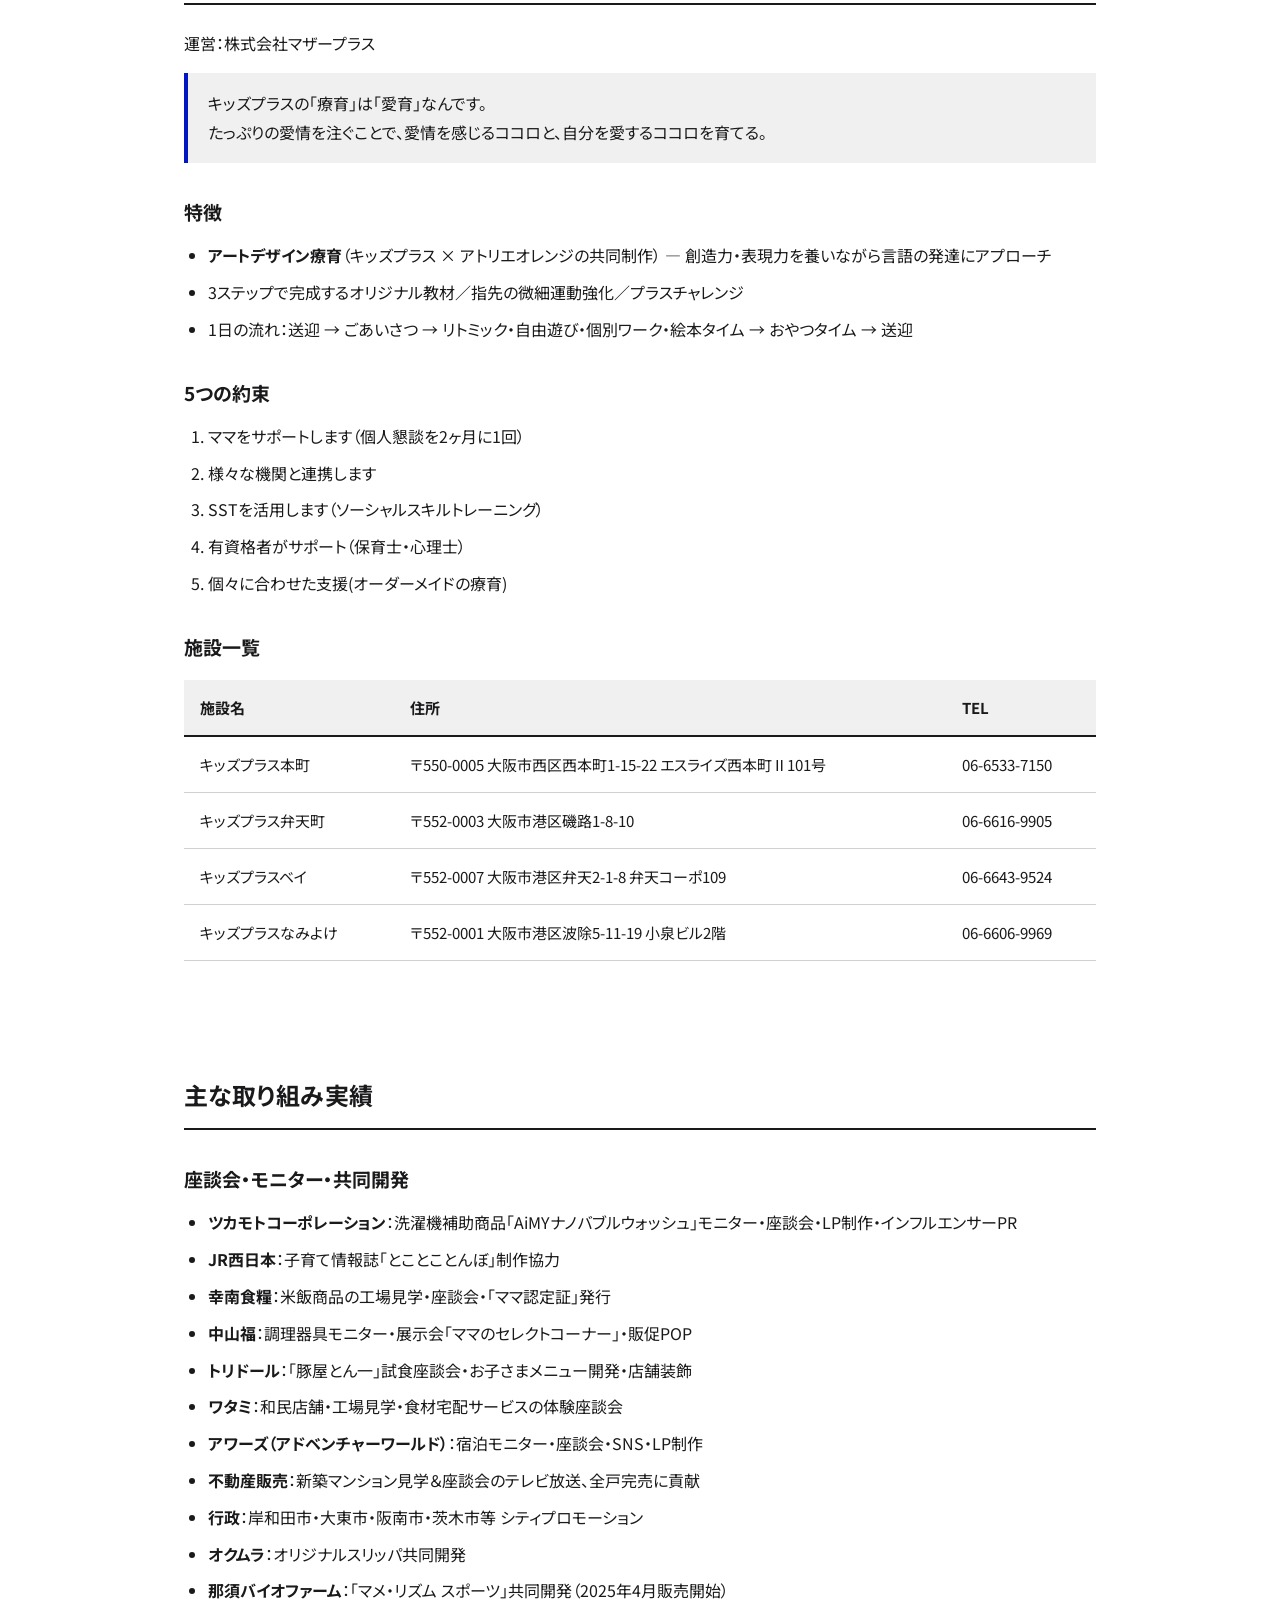
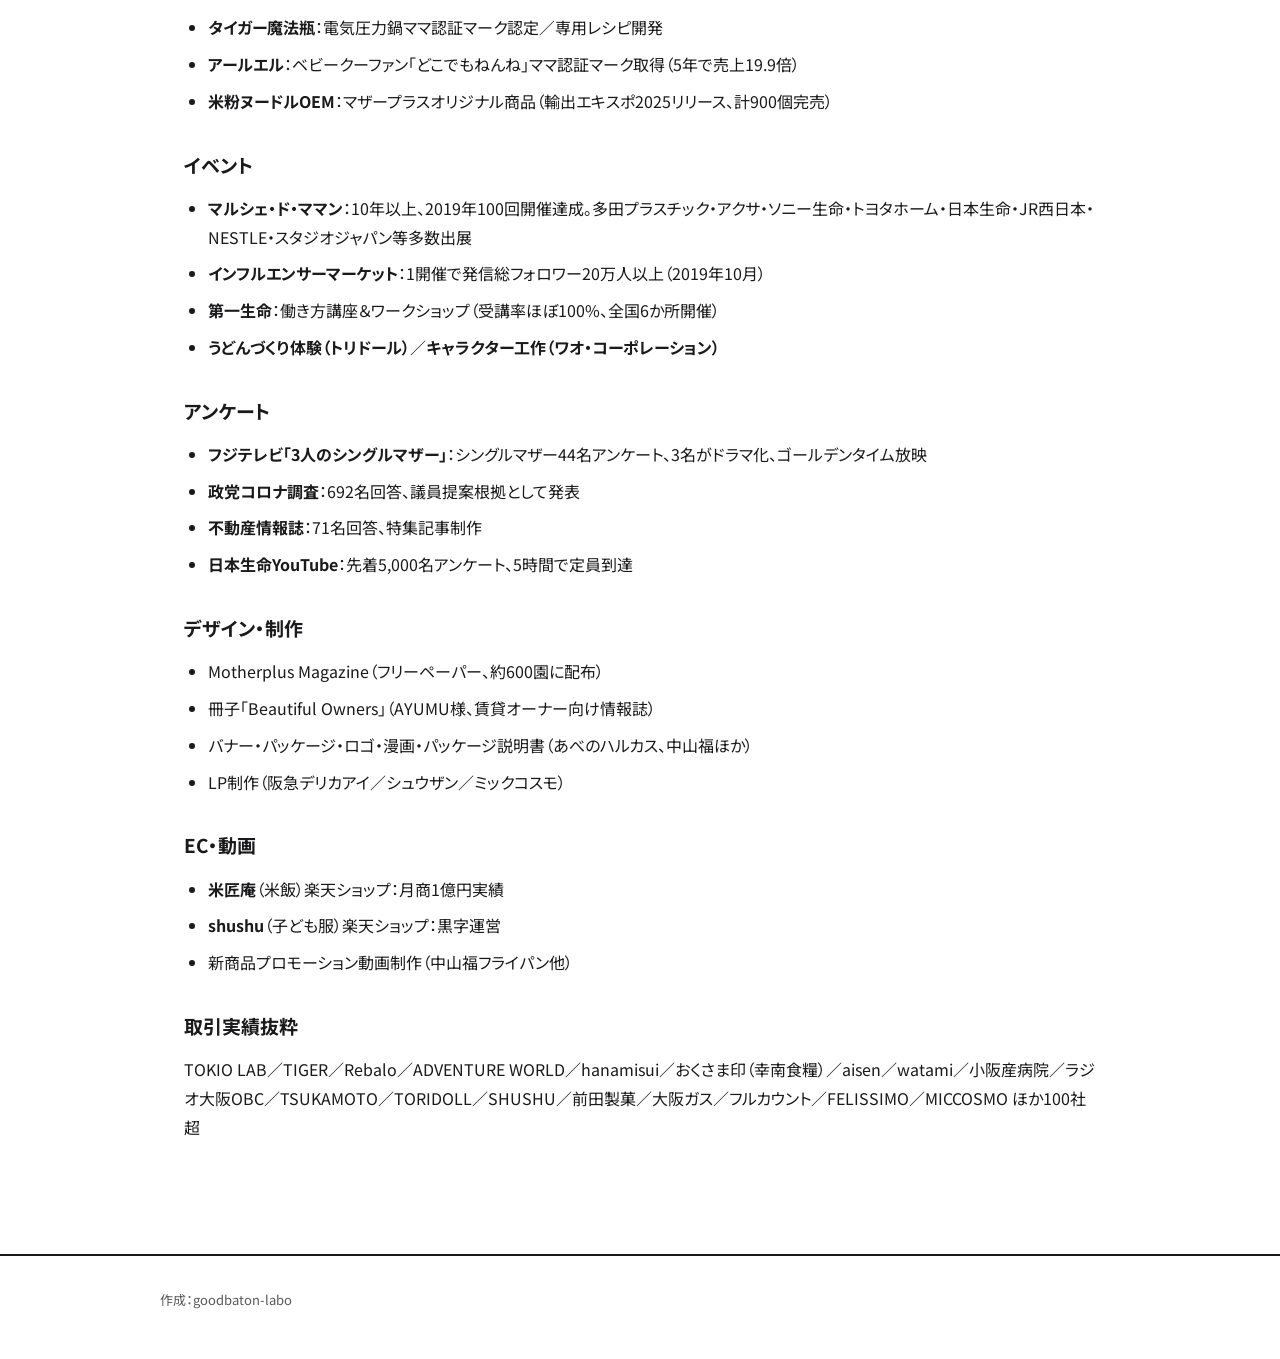
==== commit eda0f632: "Convert about page grid items to list format Co-Authored-By: Claude Opus 4.6 (1M context) <noreply@a" ====
--- a/about/index.html
+++ b/about/index.html
@@ -86,23 +86,23 @@
   <p>「ママに発信する／ママの声を聞く／ママと共に創る」の3軸で展開。</p>
 
   <h3>① マーケティング</h3>
-  <div class="grid">
-    <div class="item"><strong>リサーチ</strong>モニタリング／アンケート／座談会（100社以上の実績）</div>
-    <div class="item"><strong>デザイン</strong>広告／ウェブ／ロゴ／写真／動画</div>
-    <div class="item"><strong>イベント</strong>企画・運営／自社イベント（マルシェ・ド・ママン、ママの夢サミット、インフルエンサーマーケット）</div>
-    <div class="item"><strong>EC</strong>サイト制作／ショップ運営（楽天月商1億円超実績）</div>
-    <div class="item"><strong>ウェブ広報</strong>会員メールマガジン／公式SNS／ママノユメ全国配信</div>
-    <div class="item"><strong>Motherplus Magazine</strong>A3四つ折り／フルカラー／90,000部／大阪近郊約520園に配布</div>
-  </div>
+  <ul>
+    <li><strong>リサーチ</strong> — モニタリング／アンケート／座談会（100社以上の実績）</li>
+    <li><strong>デザイン</strong> — 広告／ウェブ／ロゴ／写真／動画</li>
+    <li><strong>イベント</strong> — 企画・運営／自社イベント（マルシェ・ド・ママン、ママの夢サミット、インフルエンサーマーケット）</li>
+    <li><strong>EC</strong> — サイト制作／ショップ運営（楽天月商1億円超実績）</li>
+    <li><strong>ウェブ広報</strong> — 会員メールマガジン／公式SNS／ママノユメ全国配信</li>
+    <li><strong>Motherplus Magazine</strong> — A3四つ折り／フルカラー／90,000部／大阪近郊約520園に配布</li>
+  </ul>
 
   <h3>② スキルマッチング</h3>
-  <div class="grid">
-    <div class="item"><strong>ママノユメ</strong>全国ママ団体提携（28万人ママコミュニティ）</div>
-    <div class="item"><strong>夢活</strong>専門性・趣味で集まる部活動</div>
-    <div class="item"><strong>夢塾（おけいこ）</strong>ママ講師×生徒、リアル＆オンライン講座</div>
-    <div class="item"><strong>講師・モデル・インフルエンサー紹介</strong>有料職業紹介（紹：27-ユ-302009）</div>
-    <div class="item"><strong>ボランティア</strong>「ママとママ助け合いプロジェクト」ミールプログラム</div>
-  </div>
+  <ul>
+    <li><strong>ママノユメ</strong> — 全国ママ団体提携（28万人ママコミュニティ）</li>
+    <li><strong>夢活</strong> — 専門性・趣味で集まる部活動</li>
+    <li><strong>夢塾（おけいこ）</strong> — ママ講師×生徒、リアル＆オンライン講座</li>
+    <li><strong>講師・モデル・インフルエンサー紹介</strong> — 有料職業紹介（紹：27-ユ-302009）</li>
+    <li><strong>ボランティア</strong> — 「ママとママ助け合いプロジェクト」ミールプログラム</li>
+  </ul>
 
   <h3>③ 児童発達支援</h3>
   <p>キッズプラス（本町／弁天町／ベイ／なみよけ）→ 詳細は<a href="#kidsplus">下記</a>。</p>
@@ -127,15 +127,15 @@
   </ul>
 
   <h3>主な活動</h3>
-  <div class="grid">
-    <div class="item"><strong>全国ママ団体</strong>地域をまたいで協力・情報交換</div>
-    <div class="item"><strong>夢活（部活動）</strong>「好き」「特技」で集まる部活動</div>
-    <div class="item"><strong>ママの夢サミット</strong>2015年初開催からのべ78カ所で90回開催</div>
-    <div class="item"><strong>ミールプログラム</strong>ドナルド・マクドナルド・ハウスへ毎月第3金曜日にお弁当作り</div>
-    <div class="item"><strong>夢塾</strong>ママ講師×生徒のスキルアップ講座</div>
-    <div class="item"><strong>イベント・お仕事紹介</strong>ママ向けイベントや求人紹介</div>
-    <div class="item"><strong>ECページ</strong>ママが選ぶ厳選商品の販売</div>
-  </div>
+  <ul>
+    <li><strong>全国ママ団体</strong> — 地域をまたいで協力・情報交換</li>
+    <li><strong>夢活（部活動）</strong> — 「好き」「特技」で集まる部活動</li>
+    <li><strong>ママの夢サミット</strong> — 2015年初開催からのべ78カ所で90回開催</li>
+    <li><strong>ミールプログラム</strong> — ドナルド・マクドナルド・ハウスへ毎月第3金曜日にお弁当作り</li>
+    <li><strong>夢塾</strong> — ママ講師×生徒のスキルアップ講座</li>
+    <li><strong>イベント・お仕事紹介</strong> — ママ向けイベントや求人紹介</li>
+    <li><strong>ECページ</strong> — ママが選ぶ厳選商品の販売</li>
+  </ul>
 
   <h3>提携パートナー（一部）</h3>
   <p>北海道（ハッピー・ファム合同会社、Hanacomachi）、宮城（スマイルMama's Project）、栃木、千葉（ぬくもり）、東京（ソーシャルビジネス部、I Love Mommy Academy、エコ片づけ部、花とき）、東京多摩、新潟（Co-Creation.Niigata）、岐阜、三重、富山、大阪（マザープラス／一般社団法人ママの夢／産前産後ケア部）、南大阪（まままうる）、新世界（手話部）、兵庫三田（教育部・happy homing）、奈良（nararan）、鳥取（Tottori Mama's）、広島（いやしはらす）、山口（Unireel）、愛媛（エルパテオ／フェムテック&フェムケア部）、香川、福岡（to plan／ままのいと）、宮崎都城、熊本（nizi Premium）、大分・オーストラリア</p>
--- a/assets/style.css
+++ b/assets/style.css
@@ -10,7 +10,7 @@
   --focus:#ffcc00;
 }
 *{box-sizing:border-box}
-html{font-size:16px}
+html{font-size:16px;scroll-behavior:smooth}
 body{
   font-family:"Noto Sans JP",-apple-system,"Hiragino Sans","Yu Gothic",sans-serif;
   color:var(--text);background:var(--bg);
@@ -58,12 +58,10 @@
 .breadcrumb a{color:var(--text-sub)}
 section{
   background:var(--bg);
-  border-top:1px solid var(--border-light);
   padding:48px 0;margin:0;
   scroll-margin-top:80px;
 }
-html{scroll-behavior:smooth}
-section:first-of-type{border-top:none;padding-top:0}
+section:first-of-type{padding-top:0}
 section h2{
   margin:0 0 24px;font-size:24px;font-weight:700;
   padding-bottom:12px;border-bottom:2px solid var(--text);
@@ -84,7 +82,8 @@
   background:var(--bg-alt);font-weight:700;
   border-bottom:2px solid var(--text);
 }
-tbody tr:hover{background:var(--bg-alt)}
+#tasks-table tbody tr:hover{background:var(--bg-alt)}
+#tasks-table tbody tr:last-child td{border-bottom:none}
 ul,ol{padding-left:24px;margin:8px 0 16px}
 li{margin-bottom:8px}
 .meta{color:var(--text-sub);font-size:14px}
@@ -94,21 +93,6 @@
   padding:16px 20px;margin:16px 0;
   font-style:normal;
 }
-.grid{
-  display:grid;grid-template-columns:repeat(auto-fit,minmax(240px,1fr));
-  gap:0;margin:16px 0;
-  border-top:1px solid var(--border-light);
-  border-left:1px solid var(--border-light);
-}
-.grid .item{
-  border-right:1px solid var(--border-light);
-  border-bottom:1px solid var(--border-light);
-  padding:16px 20px;background:var(--bg);
-}
-.grid .item strong{
-  display:block;font-size:14px;font-weight:700;
-  color:var(--accent);margin-bottom:6px;
-}
 footer.site{
   border-top:2px solid var(--text);
   padding:32px 24px 48px;
@@ -122,10 +106,23 @@
   font-size:14px;
 }
 
+/* 担当者一覧 */
+.people-list{
+  list-style:none;padding:0;margin:16px 0 0;
+  display:grid;grid-template-columns:repeat(auto-fit,minmax(180px,1fr));
+  gap:24px;
+}
+.people-list li{display:flex;flex-direction:column;align-items:center;text-align:center;gap:12px}
+.people-list img{
+  width:120px;height:120px;border-radius:12px;object-fit:cover;
+  border:1px solid var(--border-light);
+}
+.people-list .name{font-weight:700;font-size:15px;color:var(--text);line-height:1.4}
+.people-list .kana{display:block;font-weight:400;font-size:12px;color:var(--text-sub);margin-top:2px}
+
 /* ミーティング一覧カード */
 .meeting-list{
   display:flex;flex-direction:column;gap:0;
-  border-top:2px solid var(--text);
 }
 .meeting-card{
   display:block;
